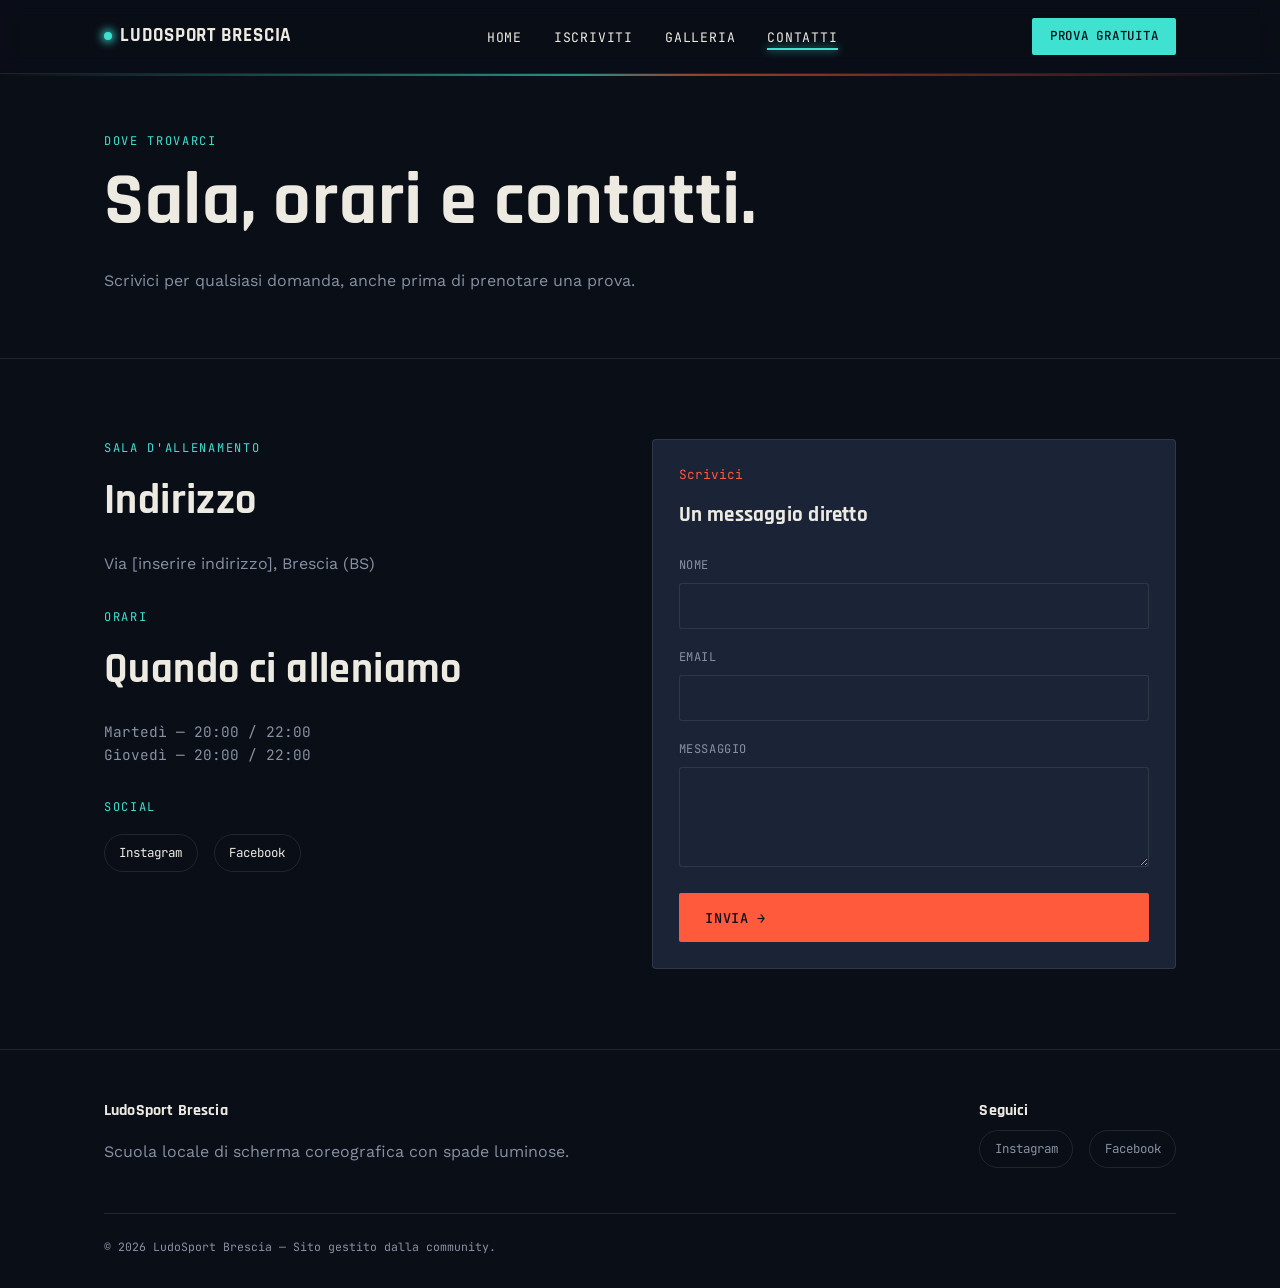
==== contatti.html @ ec68f719 "Add files via upload" ====
<!DOCTYPE html>
<html lang="it">
<head>
<meta charset="UTF-8">
<meta name="viewport" content="width=device-width, initial-scale=1.0">
<title>Contatti — LudoSport Brescia</title>
<meta name="description" content="Dove si allena LudoSport Brescia, orari e contatti social.">
<link rel="stylesheet" href="style.css">
</head>
<body>

<header class="site-header">
  <nav class="nav">
    <a href="index.html" class="logo"><span class="spark"></span>LudoSport Brescia</a>
    <ul class="nav-links">
      <li><a href="index.html">Home</a></li>
      <li><a href="iscrizione.html">Iscriviti</a></li>
      <li><a href="galleria.html">Galleria</a></li>
      <li><a href="contatti.html">Contatti</a></li>
    </ul>
    <a href="iscrizione.html" class="nav-cta">Prova gratuita</a>
    <button class="nav-toggle" aria-label="Apri menu"><span></span><span></span><span></span></button>
  </nav>
</header>

<div class="clash-divider"></div>

<section class="page-hero">
  <div class="container">
    <span class="eyebrow">Dove trovarci</span>
    <h1>Sala, orari e contatti.</h1>
    <p class="lede">Scrivici per qualsiasi domanda, anche prima di prenotare una prova.</p>
  </div>
</section>

<section>
  <div class="container">
    <div class="grid-3" style="grid-template-columns: 1fr 1fr;">

      <div class="reveal">
        <span class="eyebrow">Sala d'allenamento</span>
        <h2>Indirizzo</h2>
        <p><!-- NOTA: sostituisci con l'indirizzo reale della sala -->
        Via [inserire indirizzo], Brescia (BS)</p>

        <span class="eyebrow" style="margin-top:2rem; display:block;">Orari</span>
        <h2>Quando ci alleniamo</h2>
        <p style="font-family: var(--mono); font-size: 0.9rem;">
          Martedì — 20:00 / 22:00<br>
          Giovedì — 20:00 / 22:00
        </p>

        <span class="eyebrow" style="margin-top:2rem; display:block;">Social</span>
        <div class="social-links" style="margin-top:1rem;">
          <a href="#">Instagram</a>
          <a href="#">Facebook</a>
        </div>
      </div>

      <div class="card reveal">
        <span class="num">Scrivici</span>
        <h3>Un messaggio diretto</h3>
        <!--
          NOTA PER FRANCESCO: come nella pagina iscrizione, sostituiremo
          questo "mailto" con Netlify Forms una volta online.
        -->
        <form class="form-grid" action="mailto:info@ludosportbrescia.it" method="post" enctype="text/plain" style="margin-top:1.5rem;">
          <div>
            <label for="nome">Nome</label>
            <input type="text" id="nome" name="nome" required>
          </div>
          <div>
            <label for="email">Email</label>
            <input type="email" id="email" name="email" required>
          </div>
          <div>
            <label for="messaggio">Messaggio</label>
            <textarea id="messaggio" name="messaggio" rows="4" required></textarea>
          </div>
          <button type="submit" class="btn btn-primary">Invia →</button>
        </form>
      </div>

    </div>
  </div>
</section>

<footer class="site-footer">
  <div class="container">
    <div class="footer-grid">
      <div>
        <h3>LudoSport Brescia</h3>
        <p>Scuola locale di scherma coreografica con spade luminose.</p>
      </div>
      <div>
        <h3>Seguici</h3>
        <div class="social-links">
          <a href="#">Instagram</a>
          <a href="#">Facebook</a>
        </div>
      </div>
    </div>
    <div class="fine-print">© 2026 LudoSport Brescia — Sito gestito dalla community.</div>
  </div>
</footer>

<script src="script.js"></script>
</body>
</html>
---- style.css ----
/* =========================================================
   LudoSport Brescia — Design System
   Void / Panel / Blade Cyan / Blade Ember / Parchment / Steel
   ========================================================= */

@import url('https://fonts.googleapis.com/css2?family=Rajdhani:wght@500;600;700&family=Work+Sans:wght@400;500;600&family=JetBrains+Mono:wght@400;500&display=swap');

:root {
  --void: #0a0e17;
  --panel: #141b2c;
  --panel-2: #1b2436;
  --cyan: #3fe1d0;
  --ember: #ff5a3c;
  --parchment: #edeae2;
  --steel: #8891a3;
  --line: rgba(237, 234, 226, 0.1);

  --display: 'Rajdhani', sans-serif;
  --body: 'Work Sans', sans-serif;
  --mono: 'JetBrains Mono', monospace;
}

* { box-sizing: border-box; }

html { scroll-behavior: smooth; }

@media (prefers-reduced-motion: reduce) {
  html { scroll-behavior: auto; }
  * { animation-duration: 0.01ms !important; animation-iteration-count: 1 !important; transition-duration: 0.01ms !important; }
}

body {
  margin: 0;
  background: var(--void);
  color: var(--parchment);
  font-family: var(--body);
  line-height: 1.6;
  -webkit-font-smoothing: antialiased;
}

img { max-width: 100%; display: block; }

a { color: inherit; text-decoration: none; }

.eyebrow {
  font-family: var(--mono);
  font-size: 0.75rem;
  letter-spacing: 0.14em;
  text-transform: uppercase;
  color: var(--cyan);
}

h1, h2, h3 {
  font-family: var(--display);
  font-weight: 700;
  letter-spacing: 0.01em;
  margin: 0 0 0.4em;
}

h1 { font-size: clamp(2.6rem, 6vw, 4.6rem); line-height: 1.02; }
h2 { font-size: clamp(1.8rem, 3.4vw, 2.6rem); }
h3 { font-size: 1.3rem; }

p { color: var(--steel); max-width: 60ch; }

.container {
  max-width: 1120px;
  margin: 0 auto;
  padding: 0 1.5rem;
}

/* ---------- Header / Nav ---------- */

.site-header {
  position: sticky;
  top: 0;
  z-index: 50;
  background: rgba(10, 14, 23, 0.85);
  backdrop-filter: blur(10px);
  border-bottom: 1px solid var(--line);
}

.nav {
  display: flex;
  align-items: center;
  justify-content: space-between;
  padding: 1.1rem 1.5rem;
  max-width: 1120px;
  margin: 0 auto;
}

.logo {
  font-family: var(--display);
  font-weight: 700;
  font-size: 1.2rem;
  letter-spacing: 0.04em;
  text-transform: uppercase;
  display: flex;
  align-items: center;
  gap: 0.5rem;
}

.logo .spark {
  width: 8px; height: 8px;
  background: var(--cyan);
  border-radius: 50%;
  box-shadow: 0 0 10px 2px var(--cyan);
}

.nav-links {
  display: flex;
  gap: 2rem;
  list-style: none;
  margin: 0; padding: 0;
}

.nav-links a {
  position: relative;
  font-family: var(--mono);
  font-size: 0.82rem;
  letter-spacing: 0.06em;
  text-transform: uppercase;
  color: var(--parchment);
  padding-bottom: 4px;
}

.nav-links a::after {
  content: '';
  position: absolute;
  left: 0; bottom: 0;
  height: 2px;
  width: 0;
  background: var(--cyan);
  box-shadow: 0 0 8px var(--cyan);
  transition: width 0.25s ease;
}

.nav-links a:nth-child(even)::after { background: var(--ember); box-shadow: 0 0 8px var(--ember); }
.nav-links a:hover::after, .nav-links a.active::after { width: 100%; }

.nav-cta {
  font-family: var(--mono);
  font-size: 0.78rem;
  text-transform: uppercase;
  letter-spacing: 0.06em;
  background: var(--cyan);
  color: var(--void);
  padding: 0.55rem 1.1rem;
  border-radius: 2px;
  font-weight: 500;
}

/* Hamburger icon (tre linee -> X quando aperto) */
.nav-toggle {
  display: none;
  position: relative;
  width: 40px; height: 40px;
  background: none;
  border: 1px solid var(--line);
  border-radius: 4px;
  cursor: pointer;
  z-index: 60;
}

.nav-toggle span {
  position: absolute;
  left: 10px; right: 10px;
  height: 2px;
  background: var(--parchment);
  transition: transform 0.25s ease, opacity 0.25s ease, top 0.25s ease;
}

.nav-toggle span:nth-child(1) { top: 13px; }
.nav-toggle span:nth-child(2) { top: 19px; }
.nav-toggle span:nth-child(3) { top: 25px; }

.nav-toggle.open span:nth-child(1) { top: 19px; transform: rotate(45deg); }
.nav-toggle.open span:nth-child(2) { opacity: 0; }
.nav-toggle.open span:nth-child(3) { top: 19px; transform: rotate(-45deg); }

@media (max-width: 780px) {
  .nav-links { display: none; }
  .nav-toggle { display: block; }

  /* Overlay full-screen in stile app: non un dropdown, ma un pannello a tutto schermo */
  .nav-links.open {
    display: flex;
    flex-direction: column;
    gap: 0;
    position: fixed;
    inset: 0;
    top: 0;
    background: var(--void);
    z-index: 55;
    padding: 6.5rem 1.8rem 2rem;
    overflow-y: auto;
  }

  .nav-links.open a {
    font-family: var(--display);
    font-size: 1.7rem;
    font-weight: 600;
    text-transform: none;
    letter-spacing: 0;
    padding: 0.9rem 0;
    border-bottom: 1px solid var(--line);
  }

  .nav-links.open a::after { display: none; }

  .nav-links.open li:nth-child(odd) a { color: var(--cyan); }
  .nav-links.open li:nth-child(even) a { color: var(--parchment); }
}

/* ---------- Clash divider (signature motif) ---------- */

.clash-divider {
  height: 2px;
  background: linear-gradient(90deg, transparent, var(--cyan) 45%, var(--ember) 55%, transparent);
  opacity: 0.6;
  margin: 0;
}

/* ---------- Hero ---------- */

.hero {
  position: relative;
  overflow: hidden;
  padding: 5rem 0 6rem;
  isolation: isolate;
}

.hero::before, .hero::after {
  content: '';
  position: absolute;
  inset: 0;
  z-index: -1;
}

.hero::before {
  background: linear-gradient(135deg, rgba(63,225,208,0.18), transparent 55%);
}

.hero::after {
  background: linear-gradient(315deg, rgba(255,90,60,0.14), transparent 55%);
}

.hero-seam {
  position: absolute;
  top: 0; bottom: 0;
  left: 50%;
  width: 1px;
  background: linear-gradient(180deg, var(--cyan), var(--ember));
  opacity: 0.5;
  transform: translateX(-50%) rotate(8deg);
  transform-origin: top;
  z-index: -1;
}

.hero-inner { max-width: 1120px; margin: 0 auto; padding: 0 1.5rem; }

.hero .eyebrow { display: block; margin-bottom: 1rem; }

.hero p.lede {
  font-size: 1.1rem;
  color: var(--parchment);
  opacity: 0.85;
  margin-top: 1.2rem;
}

.hero-actions {
  display: flex;
  gap: 1rem;
  margin-top: 2.2rem;
  flex-wrap: wrap;
}

/* ---------- Buttons ---------- */

.btn {
  display: inline-flex;
  align-items: center;
  gap: 0.5rem;
  font-family: var(--mono);
  font-size: 0.85rem;
  text-transform: uppercase;
  letter-spacing: 0.05em;
  padding: 0.9rem 1.6rem;
  border-radius: 2px;
  border: 1px solid transparent;
  cursor: pointer;
  transition: transform 0.15s ease, box-shadow 0.15s ease;
}

.btn-primary { background: var(--ember); color: var(--void); font-weight: 500; }
.btn-primary:hover { box-shadow: 0 0 24px rgba(255,90,60,0.45); transform: translateY(-1px); }

.btn-ghost { border-color: var(--line); color: var(--parchment); }
.btn-ghost:hover { border-color: var(--cyan); color: var(--cyan); }

/* ---------- Sections ---------- */

section { padding: 5rem 0; }
section .eyebrow { margin-bottom: 0.6rem; display: block; }
section > .container > h2 { margin-bottom: 1rem; }
.section-intro { margin-bottom: 3rem; }

.panel-alt { background: var(--panel); }

/* ---------- Orders / Cards grid ---------- */

.grid-3 {
  display: grid;
  grid-template-columns: repeat(3, 1fr);
  gap: 1.5rem;
}

@media (max-width: 860px) { .grid-3 { grid-template-columns: repeat(2, 1fr); } }
@media (max-width: 560px) { .grid-3 { grid-template-columns: 1fr; } }

.card {
  background: var(--panel-2);
  border: 1px solid var(--line);
  border-radius: 4px;
  padding: 1.6rem;
  transition: border-color 0.2s ease, transform 0.2s ease;
}

.card:hover { border-color: var(--cyan); transform: translateY(-3px); }

.card .num {
  font-family: var(--mono);
  color: var(--ember);
  font-size: 0.8rem;
  display: block;
  margin-bottom: 0.8rem;
}

.card p { font-size: 0.92rem; margin-bottom: 0; }

/* ---------- Stats row (mono/data feel) ---------- */

.stats {
  display: flex;
  gap: 3rem;
  flex-wrap: wrap;
  padding: 2.5rem 0;
  border-top: 1px solid var(--line);
  border-bottom: 1px solid var(--line);
}

.stat .value {
  font-family: var(--display);
  font-size: 2.2rem;
  color: var(--cyan);
  font-weight: 700;
  line-height: 1;
}

.stat .label {
  font-family: var(--mono);
  font-size: 0.75rem;
  color: var(--steel);
  text-transform: uppercase;
  letter-spacing: 0.06em;
}

/* ---------- Gallery ---------- */

.gallery-grid {
  display: grid;
  grid-template-columns: repeat(3, 1fr);
  gap: 0.6rem;
}

@media (max-width: 780px) { .gallery-grid { grid-template-columns: repeat(2, 1fr); } }

.gallery-item {
  position: relative;
  aspect-ratio: 4/5;
  overflow: hidden;
  border-radius: 3px;
  background: var(--panel-2);
}

.gallery-item img { width: 100%; height: 100%; object-fit: cover; transition: transform 0.4s ease; }
.gallery-item:hover img { transform: scale(1.06); }

.gallery-item .caption {
  position: absolute; left: 0; right: 0; bottom: 0;
  padding: 0.6rem 0.8rem;
  background: linear-gradient(0deg, rgba(10,14,23,0.9), transparent);
  font-family: var(--mono);
  font-size: 0.7rem;
  color: var(--parchment);
  opacity: 0;
  transition: opacity 0.25s ease;
}

.gallery-item:hover .caption { opacity: 1; }

.filter-bar {
  display: flex;
  gap: 0.6rem;
  flex-wrap: wrap;
  margin-bottom: 2rem;
}

.filter-btn {
  font-family: var(--mono);
  font-size: 0.75rem;
  text-transform: uppercase;
  letter-spacing: 0.04em;
  background: none;
  border: 1px solid var(--line);
  color: var(--steel);
  padding: 0.5rem 1rem;
  border-radius: 20px;
  cursor: pointer;
  transition: all 0.2s ease;
}

.filter-btn:hover, .filter-btn.active {
  color: var(--void);
  background: var(--cyan);
  border-color: var(--cyan);
}

/* ---------- Forms ---------- */

.form-grid { display: grid; gap: 1.2rem; max-width: 560px; }

label {
  display: block;
  font-family: var(--mono);
  font-size: 0.75rem;
  text-transform: uppercase;
  letter-spacing: 0.05em;
  color: var(--steel);
  margin-bottom: 0.5rem;
}

input, textarea, select {
  width: 100%;
  background: var(--panel-2);
  border: 1px solid var(--line);
  color: var(--parchment);
  font-family: var(--body);
  font-size: 0.95rem;
  padding: 0.8rem 0.9rem;
  border-radius: 3px;
}

input:focus, textarea:focus, select:focus {
  outline: 2px solid var(--cyan);
  outline-offset: 1px;
  border-color: var(--cyan);
}

/* ---------- Steps list ---------- */

.steps { display: grid; gap: 1.4rem; }

.step { display: flex; gap: 1.2rem; align-items: flex-start; }

.step .num {
  font-family: var(--display);
  font-size: 1.6rem;
  font-weight: 700;
  color: var(--ember);
  min-width: 2.4rem;
}

/* ---------- Footer ---------- */

.site-footer {
  border-top: 1px solid var(--line);
  padding: 3rem 0 2rem;
  color: var(--steel);
}

.footer-grid {
  display: flex;
  justify-content: space-between;
  flex-wrap: wrap;
  gap: 2rem;
  margin-bottom: 2rem;
}

.footer-grid h3 { font-size: 1rem; color: var(--parchment); }

.social-links { display: flex; gap: 1rem; }

.social-links a {
  font-family: var(--mono);
  font-size: 0.78rem;
  border: 1px solid var(--line);
  padding: 0.5rem 0.9rem;
  border-radius: 20px;
}

.social-links a:hover { border-color: var(--cyan); color: var(--cyan); }

.fine-print {
  font-family: var(--mono);
  font-size: 0.72rem;
  color: var(--steel);
  border-top: 1px solid var(--line);
  padding-top: 1.5rem;
}

/* ---------- Reveal on scroll ---------- */

.reveal {
  opacity: 0;
  transform: translateY(16px);
  transition: opacity 0.6s ease, transform 0.6s ease;
}

.reveal.is-visible { opacity: 1; transform: translateY(0); }

/* ---------- Status badge (pallino + testo, es. "Iscrizioni aperte") ---------- */

.status-badge {
  display: inline-flex;
  align-items: center;
  gap: 0.6rem;
  background: var(--panel-2);
  border: 1px solid var(--line);
  border-radius: 30px;
  padding: 0.5rem 1rem 0.5rem 0.7rem;
  font-family: var(--mono);
  font-size: 0.8rem;
  color: var(--parchment);
}

.status-badge .dot {
  width: 8px; height: 8px;
  border-radius: 50%;
  background: #3fe17e;
  box-shadow: 0 0 8px #3fe17e;
}

/* ---------- List cards ("quadrettoni") — righe di classifica/elenco ---------- */

.list-cards {
  display: grid;
  gap: 0.7rem;
}

.list-card-row {
  display: flex;
  align-items: center;
  gap: 1rem;
  background: var(--panel-2);
  border: 1px solid var(--line);
  border-radius: 8px;
  padding: 1.1rem 1.3rem;
  transition: border-color 0.2s ease;
}

.list-card-row:hover { border-color: var(--cyan); }

.list-card-row .rank {
  font-family: var(--mono);
  font-weight: 500;
  color: var(--ember);
  min-width: 2.4rem;
}

.list-card-row .name {
  flex: 1;
  font-family: var(--display);
  font-weight: 600;
  font-size: 1.05rem;
}

.list-card-row .meta {
  font-family: var(--mono);
  font-size: 0.85rem;
  color: var(--cyan);
  white-space: nowrap;
}

/* ---------- Page hero (interior pages) ---------- */

.page-hero {
  padding: 3.5rem 0 3rem;
  border-bottom: 1px solid var(--line);
}

.page-hero .eyebrow { display: block; margin-bottom: 0.8rem; }
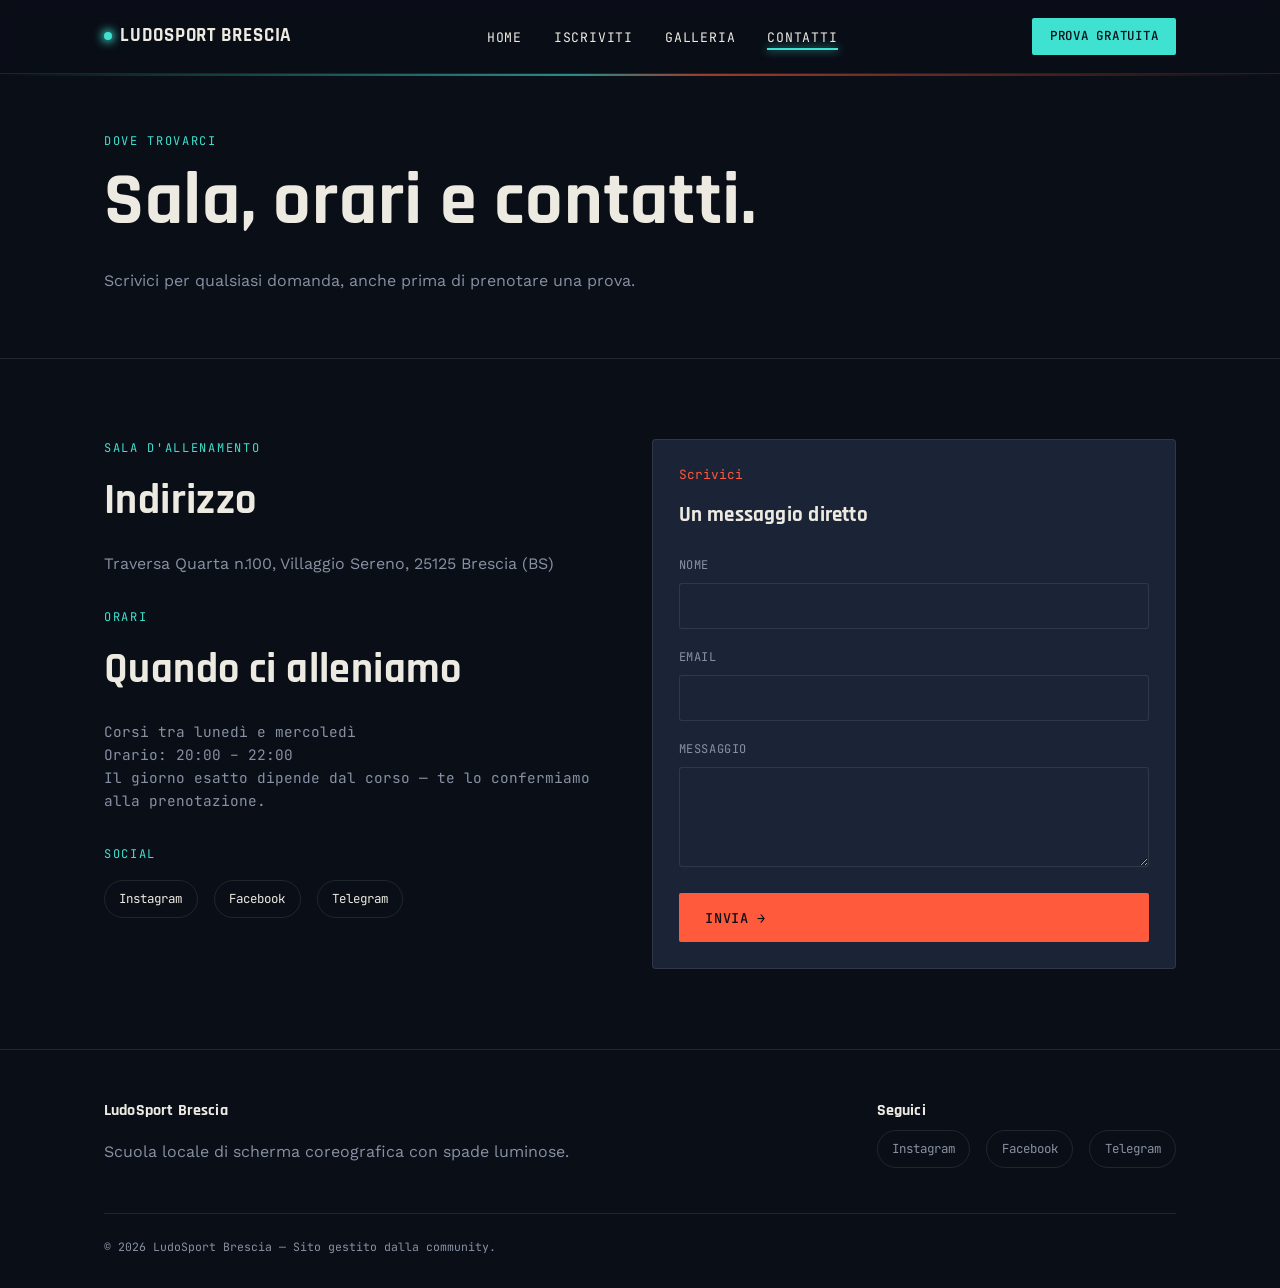
==== commit 3b31bdd4: "Add files via upload" ====
--- a/contatti.html
+++ b/contatti.html
@@ -40,20 +40,21 @@
       <div class="reveal">
         <span class="eyebrow">Sala d'allenamento</span>
         <h2>Indirizzo</h2>
-        <p><!-- NOTA: sostituisci con l'indirizzo reale della sala -->
-        Via [inserire indirizzo], Brescia (BS)</p>
+        <p>Traversa Quarta n.100, Villaggio Sereno, 25125 Brescia (BS)</p>
 
         <span class="eyebrow" style="margin-top:2rem; display:block;">Orari</span>
         <h2>Quando ci alleniamo</h2>
         <p style="font-family: var(--mono); font-size: 0.9rem;">
-          Martedì — 20:00 / 22:00<br>
-          Giovedì — 20:00 / 22:00
+          Corsi tra lunedì e mercoledì<br>
+          Orario: 20:00 – 22:00<br>
+          <span style="color: var(--steel);">Il giorno esatto dipende dal corso — te lo confermiamo alla prenotazione.</span>
         </p>
 
         <span class="eyebrow" style="margin-top:2rem; display:block;">Social</span>
         <div class="social-links" style="margin-top:1rem;">
-          <a href="#">Instagram</a>
-          <a href="#">Facebook</a>
+          <a href="https://www.instagram.com/ludosport.brescia/" target="_blank" rel="noopener">Instagram</a>
+          <a href="https://www.facebook.com/ludosport.brescia/" target="_blank" rel="noopener">Facebook</a>
+          <a href="https://t.me/+PhyHLvKvjcgxZmQ0" target="_blank" rel="noopener">Telegram</a>
         </div>
       </div>
 
@@ -64,7 +65,7 @@
           NOTA PER FRANCESCO: come nella pagina iscrizione, sostituiremo
           questo "mailto" con Netlify Forms una volta online.
         -->
-        <form class="form-grid" action="mailto:info@ludosportbrescia.it" method="post" enctype="text/plain" style="margin-top:1.5rem;">
+        <form class="form-grid" action="mailto:brescia@ludosport.net" method="post" enctype="text/plain" style="margin-top:1.5rem;">
           <div>
             <label for="nome">Nome</label>
             <input type="text" id="nome" name="nome" required>
@@ -95,8 +96,9 @@
       <div>
         <h3>Seguici</h3>
         <div class="social-links">
-          <a href="#">Instagram</a>
-          <a href="#">Facebook</a>
+          <a href="https://www.instagram.com/ludosport.brescia/" target="_blank" rel="noopener">Instagram</a>
+          <a href="https://www.facebook.com/ludosport.brescia/" target="_blank" rel="noopener">Facebook</a>
+          <a href="https://t.me/+PhyHLvKvjcgxZmQ0" target="_blank" rel="noopener">Telegram</a>
         </div>
       </div>
     </div>
